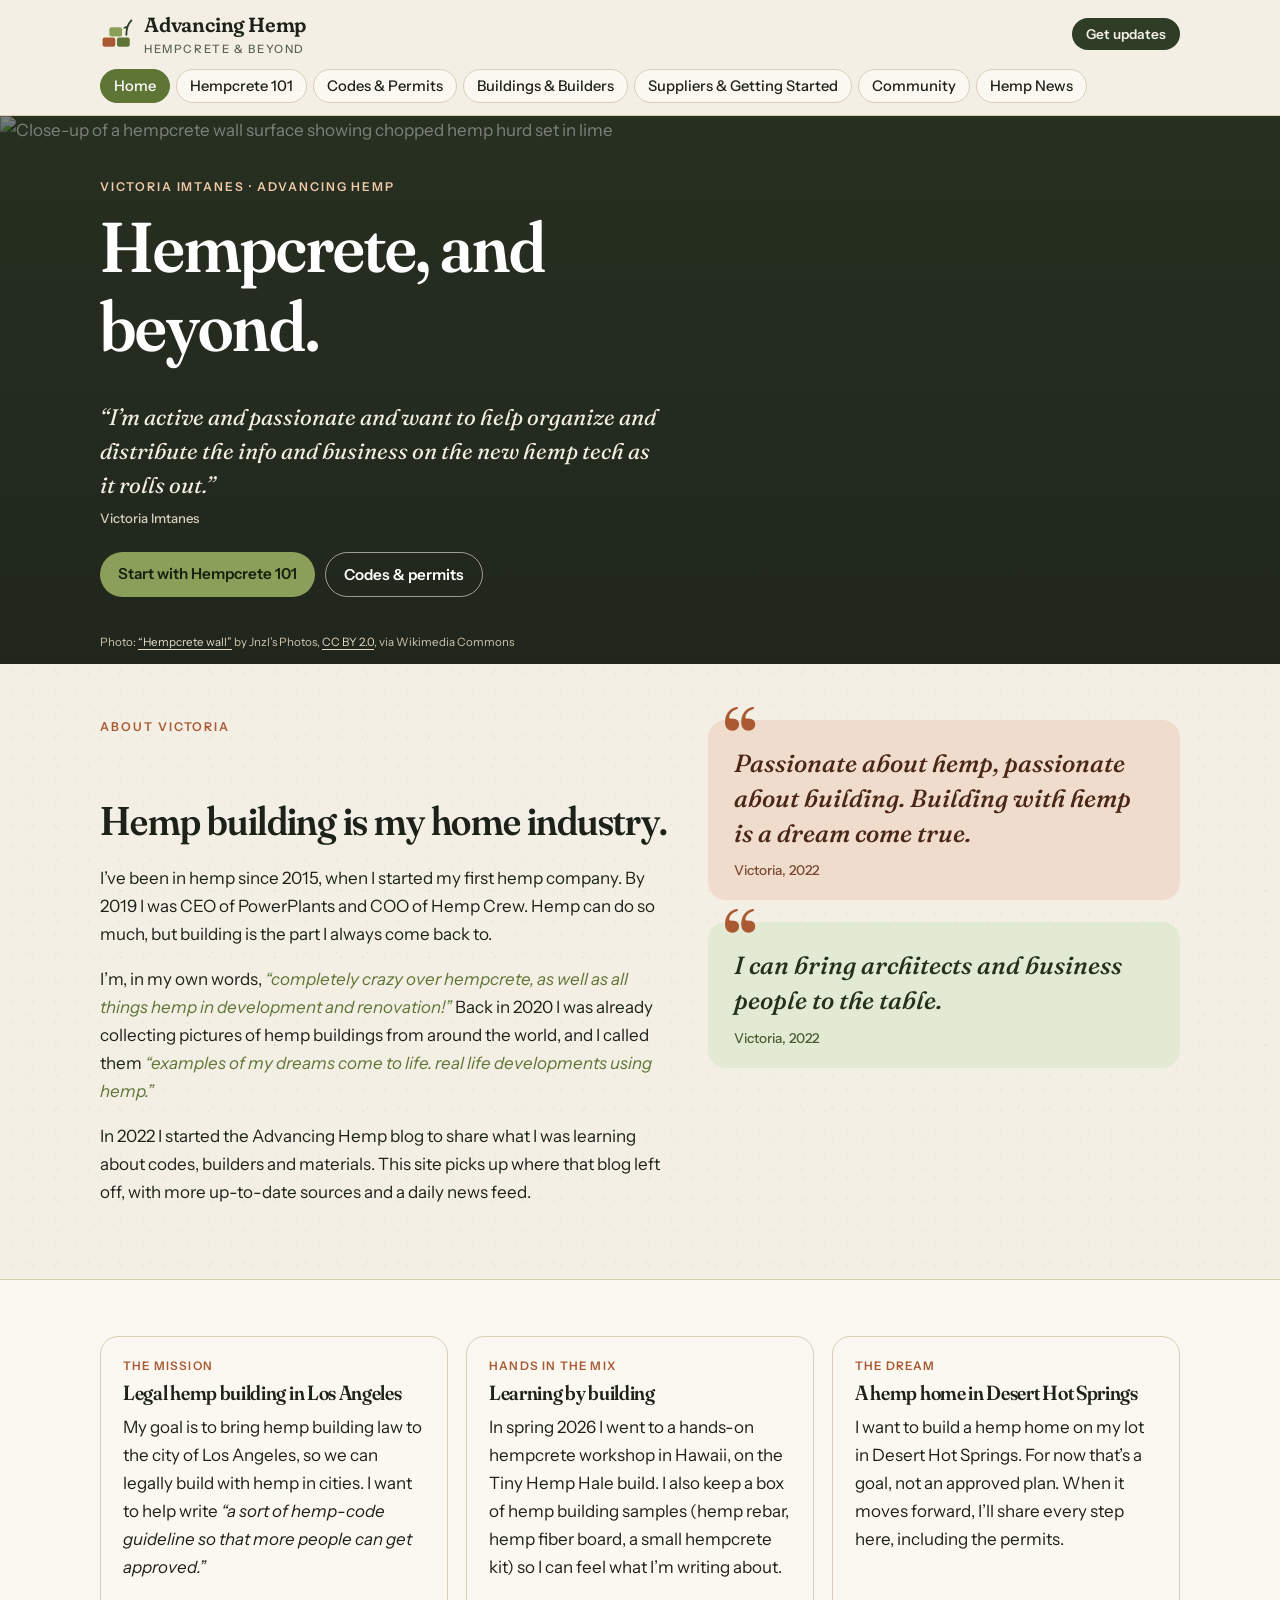
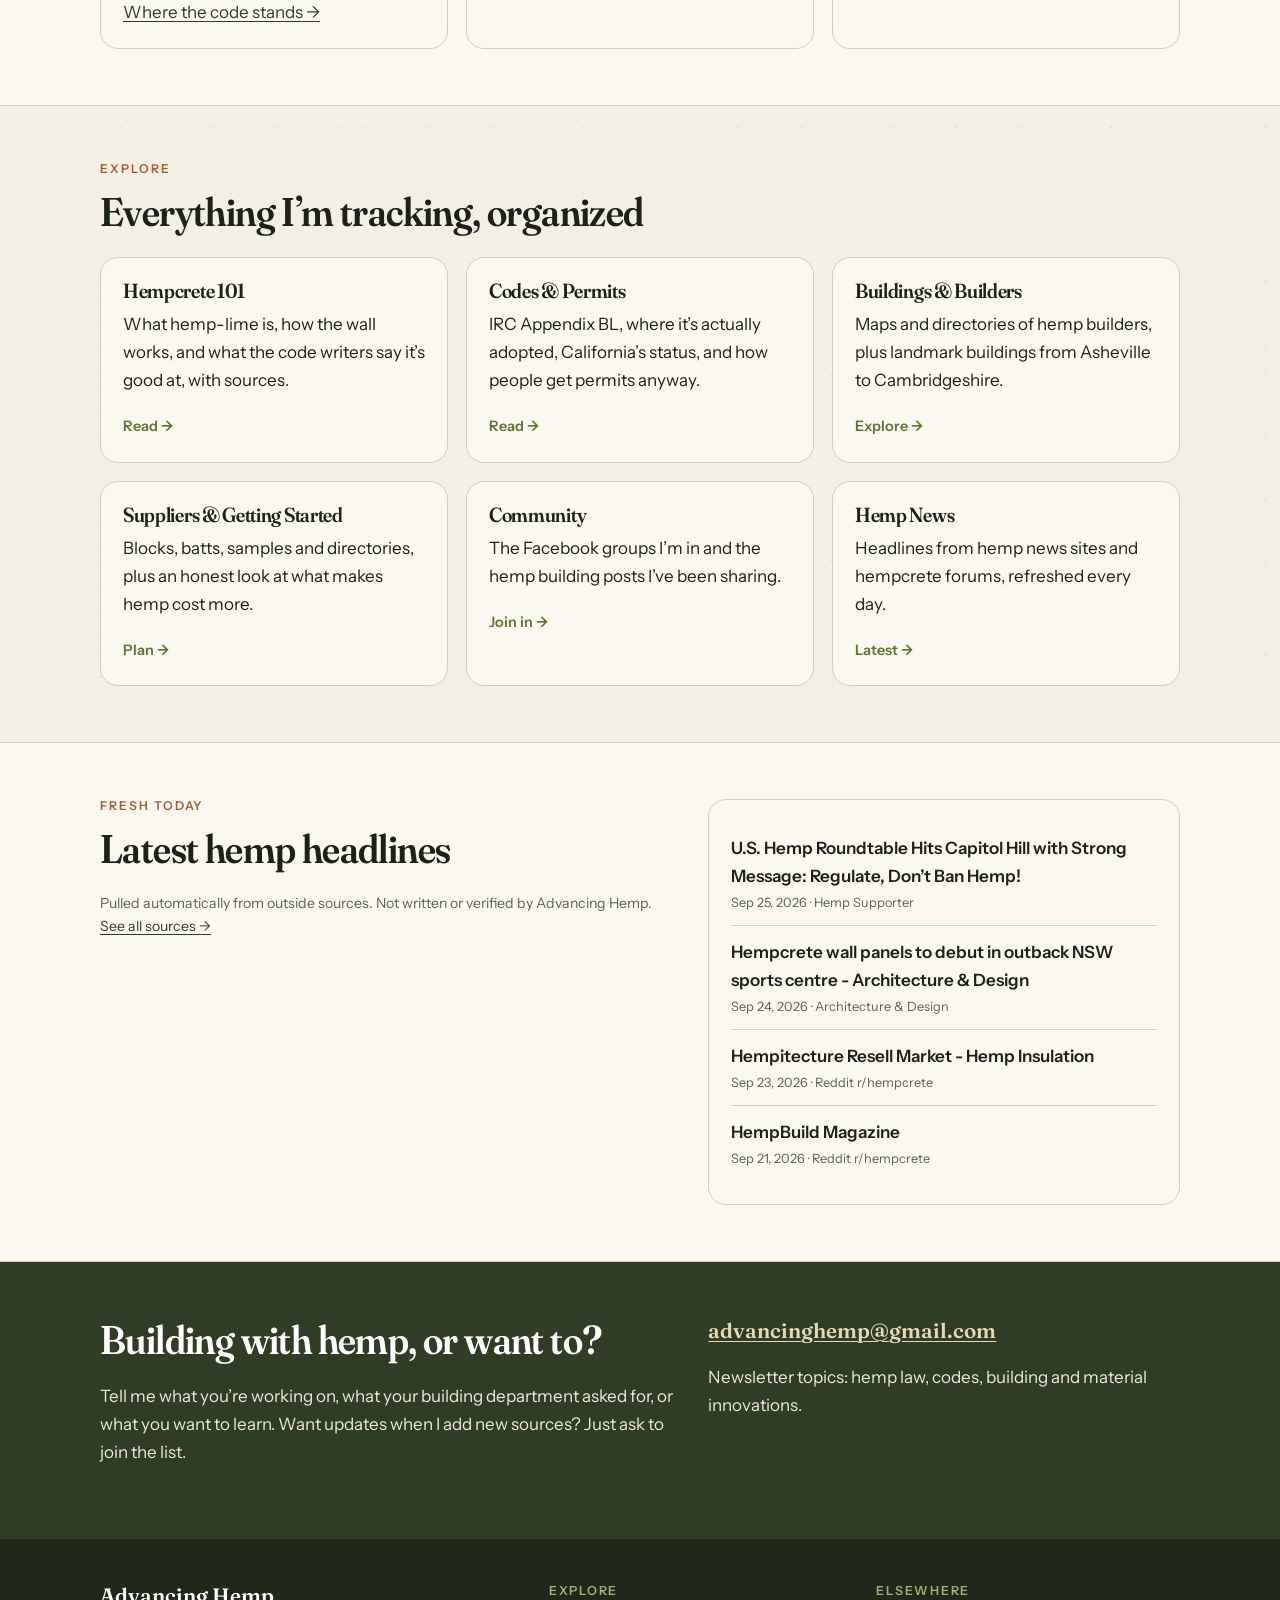
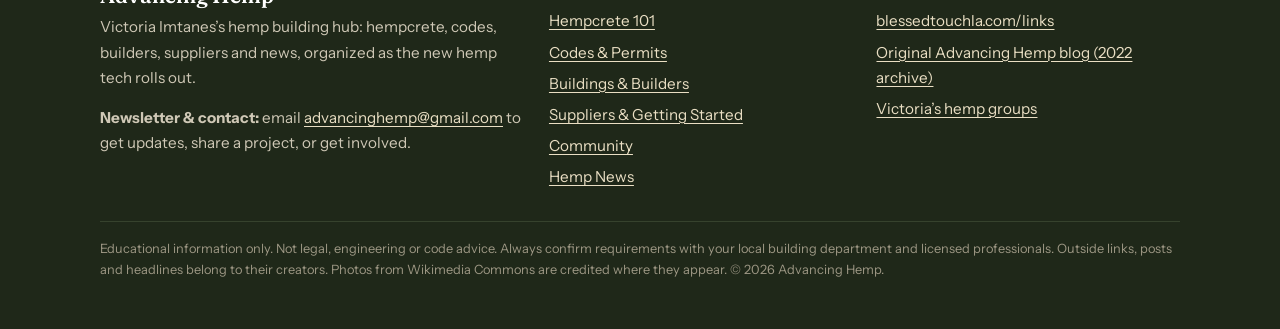
==== index.html @ 03d8c441 "Add site styles, news renderer, favicon and home page" ====
<!doctype html>
<html lang="en">
<head>
<meta charset="utf-8">
<meta name="viewport" content="width=device-width, initial-scale=1">
<title>Advancing Hemp: hempcrete &amp; hemp building</title>
<meta name="description" content="Victoria Imtanes’s hemp building hub: hempcrete, building codes and permits, builders, suppliers, community and daily hemp news.">
<meta property="og:title" content="Advancing Hemp: hempcrete &amp; hemp building">
<meta property="og:description" content="Victoria Imtanes’s hemp building hub: hempcrete, building codes and permits, builders, suppliers, community and daily hemp news.">
<meta property="og:type" content="website">
<meta name="theme-color" content="#2f3d27">
<link rel="icon" href="./assets/img/favicon.svg" type="image/svg+xml">
<link rel="preconnect" href="https://fonts.googleapis.com">
<link rel="preconnect" href="https://fonts.gstatic.com" crossorigin>
<link href="https://fonts.googleapis.com/css2?family=Fraunces:ital,opsz,wght,SOFT@0,9..144,400..700,0..100;1,9..144,400..600,0..100&amp;family=Instrument+Sans:wght@400;500;600&amp;display=swap" rel="stylesheet">
<link rel="stylesheet" href="./assets/css/site.css">
</head>
<body>
<a class="skip" href="#main">Skip to content</a>
<header class="site-head">
<div class="wrap">
<div class="head-row">
<a class="brand" href="./"><svg viewBox="0 0 40 40" aria-hidden="true"><rect x="3" y="24" width="15" height="11" rx="2.5" fill="#a95a33"/><rect x="20" y="24" width="15" height="11" rx="2.5" fill="#5f7536"/><rect x="11" y="12" width="15" height="11" rx="2.5" fill="#8aa05a"/><path d="M31 21c0-8 2-13 6-17" stroke="#2f3d27" stroke-width="2.2" fill="none" stroke-linecap="round"/><path d="M33.2 10.5c-3-.3-5 .8-6 3 2.8.4 4.9-.6 6-3z" fill="#2f3d27"/></svg><span><b>Advancing Hemp</b><small>Hempcrete &amp; beyond</small></span></a>
<a class="head-cta" href="mailto:advancinghemp@gmail.com?subject=Advancing%20Hemp">Get updates</a>
</div>
<nav class="nav" aria-label="Main"><a href="./" aria-current="page">Home</a><a href="./hempcrete-101/">Hempcrete 101</a><a href="./codes-permits/">Codes &amp; Permits</a><a href="./buildings-builders/">Buildings &amp; Builders</a><a href="./suppliers/">Suppliers &amp; Getting Started</a><a href="./community/">Community</a><a href="./news/">Hemp News</a></nav>
</div>
</header>
<main id="main">
<section class="hero">
<img src="https://upload.wikimedia.org/wikipedia/commons/thumb/9/96/Hempcrete_wall.jpg/1280px-Hempcrete_wall.jpg" alt="Close-up of a hempcrete wall surface showing chopped hemp hurd set in lime" fetchpriority="high" width="1280" height="960">
<div class="wrap">
<p class="eyebrow">Victoria Imtanes &middot; Advancing Hemp</p>
<h1>Hempcrete, and beyond.</h1>
<blockquote>&ldquo;I&rsquo;m active and passionate and want to help organize and distribute the info and business on the new hemp tech as it rolls out.&rdquo;<footer>Victoria Imtanes</footer></blockquote>
<div class="btns"><a class="btn" href="./hempcrete-101/">Start with Hempcrete 101</a><a class="btn ghost" href="./codes-permits/">Codes &amp; permits</a></div>
</div>
<p class="credit">Photo: <a href="https://commons.wikimedia.org/wiki/File:Hempcrete_wall.jpg">&ldquo;Hempcrete wall&rdquo;</a> by Jnzl&rsquo;s Photos, <a href="https://creativecommons.org/licenses/by/2.0/">CC BY 2.0</a>, via Wikimedia Commons</p>
</section>
<section>
<div class="wrap split">
<div class="prose">
<p class="eyebrow">About Victoria</p>
<h2>Hemp building is my home industry.</h2>
<p>I&rsquo;ve been in hemp since 2015, when I started my first hemp company. By 2019 I was CEO of PowerPlants and COO of Hemp Crew. Hemp can do so much, but building is the part I always come back to.</p>
<p>I&rsquo;m, in my own words, <em class="hl">&ldquo;completely crazy over hempcrete, as well as all things hemp in development and renovation!&rdquo;</em> Back in 2020 I was already collecting pictures of hemp buildings from around the world, and I called them <em class="hl">&ldquo;examples of my dreams come to life. real life developments using hemp.&rdquo;</em></p>
<p>In 2022 I started the Advancing Hemp blog to share what I was learning about codes, builders and materials. This site picks up where that blog left off, with more up-to-date sources and a daily news feed.</p>
</div>
<div class="grid" style="gap:22px">
<blockquote class="pull"><p>Passionate about hemp, passionate about building. Building with hemp is a dream come true.</p><footer>Victoria, 2022</footer></blockquote>
<blockquote class="pull" style="background:#e3ead3"><p style="color:#24301b">I can bring architects and business people to the table.</p><footer style="color:#4b5d31">Victoria, 2022</footer></blockquote>
</div>
</div>
</section>
<section class="band">
<div class="wrap grid g3">
<div class="card"><p class="meta">The mission</p><h3>Legal hemp building in Los Angeles</h3><p>My goal is to bring hemp building law to the city of Los Angeles, so we can legally build with hemp in cities. I want to help write <em>&ldquo;a sort of hemp-code guideline so that more people can get approved.&rdquo;</em></p><p><a href="./codes-permits/">Where the code stands &rarr;</a></p></div>
<div class="card"><p class="meta">Hands in the mix</p><h3>Learning by building</h3><p>In spring 2026 I went to a hands-on hempcrete workshop in Hawaii, on the Tiny Hemp Hale build. I also keep a box of hemp building samples (hemp rebar, hemp fiber board, a small hempcrete kit) so I can feel what I&rsquo;m writing about.</p></div>
<div class="card"><p class="meta">The dream</p><h3>A hemp home in Desert Hot Springs</h3><p>I want to build a hemp home on my lot in Desert Hot Springs. For now that&rsquo;s a goal, not an approved plan. When it moves forward, I&rsquo;ll share every step here, including the permits.</p></div>
</div>
</section>
<section>
<div class="wrap">
<p class="eyebrow">Explore</p>
<h2>Everything I&rsquo;m tracking, organized</h2>
<div class="grid g3" style="margin-top:22px">
<a class="card" href="./hempcrete-101/"><h3>Hempcrete 101</h3><p>What hemp-lime is, how the wall works, and what the code writers say it&rsquo;s good at, with sources.</p><span class="go">Read &rarr;</span></a>
<a class="card" href="./codes-permits/"><h3>Codes &amp; Permits</h3><p>IRC Appendix BL, where it&rsquo;s actually adopted, California&rsquo;s status, and how people get permits anyway.</p><span class="go">Read &rarr;</span></a>
<a class="card" href="./buildings-builders/"><h3>Buildings &amp; Builders</h3><p>Maps and directories of hemp builders, plus landmark buildings from Asheville to Cambridgeshire.</p><span class="go">Explore &rarr;</span></a>
<a class="card" href="./suppliers/"><h3>Suppliers &amp; Getting Started</h3><p>Blocks, batts, samples and directories, plus an honest look at what makes hemp cost more.</p><span class="go">Plan &rarr;</span></a>
<a class="card" href="./community/"><h3>Community</h3><p>The Facebook groups I&rsquo;m in and the hemp building posts I&rsquo;ve been sharing.</p><span class="go">Join in &rarr;</span></a>
<a class="card" href="./news/"><h3>Hemp News</h3><p>Headlines from hemp news sites and hempcrete forums, refreshed every day.</p><span class="go">Latest &rarr;</span></a>
</div>
</div>
</section>
<section class="band">
<div class="wrap split">
<div>
<p class="eyebrow">Fresh today</p>
<h2>Latest hemp headlines</h2>
<p class="sources">Pulled automatically from outside sources. Not written or verified by Advancing Hemp. <a href="./news/">See all sources &rarr;</a></p>
</div>
<div class="card" data-news-teaser><div class="skeleton"></div><div class="skeleton"></div><div class="skeleton"></div></div>
</div>
</section>
<section class="dark">
<div class="wrap split">
<div><h2>Building with hemp, or want to?</h2><p>Tell me what you&rsquo;re working on, what your building department asked for, or what you want to learn. Want updates when I add new sources? Just ask to join the list.</p></div>
<div><p style="font:600 1.3rem var(--serif)"><a href="mailto:advancinghemp@gmail.com?subject=Advancing%20Hemp">advancinghemp@gmail.com</a></p><p>Newsletter topics: hemp law, codes, building and material innovations.</p></div>
</div>
</section>
</main>
<footer class="site-foot">
<div class="wrap">
<div class="foot-grid">
<div>
<p style="font:600 1.3rem var(--serif);color:#fff;margin-bottom:6px">Advancing Hemp</p>
<p>Victoria Imtanes&rsquo;s hemp building hub: hempcrete, codes, builders, suppliers and news, organized as the new hemp tech rolls out.</p>
<p><strong>Newsletter &amp; contact:</strong> email <a href="mailto:advancinghemp@gmail.com?subject=Advancing%20Hemp">advancinghemp@gmail.com</a> to get updates, share a project, or get involved.</p>
</div>
<div>
<h4>Explore</h4>
<ul><li><a href="./hempcrete-101/">Hempcrete 101</a></li><li><a href="./codes-permits/">Codes &amp; Permits</a></li><li><a href="./buildings-builders/">Buildings &amp; Builders</a></li><li><a href="./suppliers/">Suppliers &amp; Getting Started</a></li><li><a href="./community/">Community</a></li><li><a href="./news/">Hemp News</a></li></ul>
</div>
<div>
<h4>Elsewhere</h4>
<ul>
<li><a href="https://blessedtouchla.com/links/">blessedtouchla.com/links</a></li>
<li><a href="https://advancinghemp.wordpress.com/">Original Advancing Hemp blog (2022 archive)</a></li>
<li><a href="./community/">Victoria&rsquo;s hemp groups</a></li>
</ul>
</div>
</div>
<p class="fine">Educational information only. Not legal, engineering or code advice. Always confirm requirements with your local building department and licensed professionals. Outside links, posts and headlines belong to their creators. Photos from Wikimedia Commons are credited where they appear. &copy; 2026 Advancing Hemp.</p>
</div>
</footer>
<script>(function(){var n=document.querySelector('.nav'),a=n&&n.querySelector('[aria-current]');if(a&&n.scrollWidth>n.clientWidth)n.scrollLeft=a.offsetLeft-20;})();</script>
<script src="./assets/js/news.js" data-root="./" defer></script>
</body>
</html>
---- assets/css/site.css ----
/* Advancing Hemp: lime plaster, hemp stalk, clay. */
:root{
  --bg:#f4efe4; --paper:#fbf8f1; --sand:#e6dcc8; --line:#d8cdb6;
  --ink:#1d2219; --muted:#5b6352; --olive:#2f3d27; --hemp:#5f7536; --leaf:#8aa05a;
  --clay:#a95a33; --clay-soft:#f0dccd;
  --serif:"Fraunces", Georgia, "Times New Roman", serif;
  --sans:"Instrument Sans", system-ui, -apple-system, "Segoe UI", sans-serif;
  --r:18px; --wrap:1120px;
}
*{box-sizing:border-box}
html{-webkit-text-size-adjust:100%;scroll-behavior:smooth}
body{margin:0;background:var(--bg);color:var(--ink);font:400 1.0625rem/1.65 var(--sans);
  background-image:radial-gradient(rgba(95,117,54,.06) 1px,transparent 1.2px),radial-gradient(rgba(169,90,51,.05) 1px,transparent 1.2px);
  background-size:22px 22px,31px 31px;background-position:0 0,11px 7px}
img{max-width:100%;display:block}
a{color:var(--olive);text-decoration-thickness:1px;text-underline-offset:3px}
a:hover{color:var(--clay)}
:focus-visible{outline:3px solid var(--clay);outline-offset:2px;border-radius:4px}
.wrap{max-width:var(--wrap);margin:0 auto;padding:0 20px}
.skip{position:absolute;left:-999px}.skip:focus{left:12px;top:12px;background:#fff;padding:8px 12px;z-index:99}

/* Header */
.site-head{position:sticky;top:0;z-index:20;background:rgba(244,239,228,.92);backdrop-filter:saturate(1.2) blur(10px);border-bottom:1px solid var(--line)}
.head-row{display:flex;align-items:center;justify-content:space-between;gap:12px;padding:12px 0 6px}
.brand{display:flex;align-items:center;gap:10px;text-decoration:none;color:var(--ink)}
.brand svg{width:34px;height:34px;flex:none}
.brand b{font:600 1.28rem/1 var(--serif);letter-spacing:-.01em;font-variation-settings:"SOFT" 100,"opsz" 48}
.brand small{display:block;font:500 .72rem/1.2 var(--sans);letter-spacing:.14em;text-transform:uppercase;color:var(--muted);margin-top:3px}
.head-cta{font:600 .85rem var(--sans);text-decoration:none;background:var(--olive);color:#f4efe4;padding:8px 14px;border-radius:999px;white-space:nowrap}
.head-cta:hover{background:var(--clay);color:#fff}
.nav{display:flex;gap:6px;overflow-x:auto;padding:6px 0 12px;scrollbar-width:none;-webkit-mask-image:linear-gradient(90deg,#000 88%,transparent)}
.nav::-webkit-scrollbar{display:none}
.nav a{flex:none;text-decoration:none;color:var(--ink);font:500 .92rem var(--sans);padding:7px 13px;border-radius:999px;border:1px solid var(--line);background:var(--paper)}
.nav a[aria-current="page"]{background:var(--hemp);border-color:var(--hemp);color:#fff}
.nav a:hover{border-color:var(--hemp)}
@media (min-width:900px){.nav{-webkit-mask-image:none;flex-wrap:wrap}}

/* Type */
h1,h2,h3{font-family:var(--serif);font-weight:600;letter-spacing:-.015em;line-height:1.12;margin:0 0 .5em;font-variation-settings:"SOFT" 50,"opsz" 96}
h1{font-size:clamp(2.3rem,7.5vw,4.4rem)}
h2{font-size:clamp(1.65rem,4.6vw,2.5rem);margin-top:0}
h3{font-size:1.28rem}
p{margin:0 0 1em}
.eyebrow{font:600 .76rem/1.2 var(--sans);letter-spacing:.16em;text-transform:uppercase;color:var(--clay);margin:0 0 14px}
.lede{font-size:clamp(1.12rem,2.6vw,1.32rem);color:var(--muted);max-width:46ch}
em.hl{font-style:italic;color:var(--hemp)}

/* Sections */
section{padding:56px 0}
.band{background:var(--paper);border-top:1px solid var(--line);border-bottom:1px solid var(--line)}
.dark{background:var(--olive);color:#efe9dc}
.dark a{color:#e7d9b5}.dark h2,.dark h3{color:#fff}
.page-hero{padding:48px 0 28px}
.page-hero .lede{margin-bottom:0}
.grid{display:grid;gap:18px}
@media (min-width:700px){.g2{grid-template-columns:1fr 1fr}.g3{grid-template-columns:repeat(2,1fr)}}
@media (min-width:980px){.g3{grid-template-columns:repeat(3,1fr)}}
.split{display:grid;gap:32px;align-items:start}
@media (min-width:900px){.split{grid-template-columns:1.1fr .9fr}}
.prose{max-width:68ch}
.prose h2{margin-top:1.6em}.prose h2:first-child{margin-top:0}
.prose ul,.prose ol{padding-left:1.2em}.prose li{margin:.35em 0}

/* Home hero */
.hero{position:relative;overflow:hidden;color:#fff;background:#2b3424}
.hero img{position:absolute;inset:0;width:100%;height:100%;object-fit:cover;opacity:.55}
.hero::after{content:"";position:absolute;inset:0;background:linear-gradient(180deg,rgba(29,34,25,.25),rgba(29,34,25,.78))}
.hero .wrap{position:relative;z-index:1;padding-top:84px;padding-bottom:40px}
.hero h1{color:#fff;max-width:12ch}
.hero .eyebrow{color:#f0c9a8}
.hero blockquote{margin:0 0 26px;max-width:40ch;font:italic 400 clamp(1.1rem,2.8vw,1.4rem)/1.5 var(--serif);color:#f3eee2}
.hero blockquote footer{font:500 .82rem var(--sans);font-style:normal;color:#d9d0bd;margin-top:8px}
.hero .credit{position:relative;z-index:1;font-size:.72rem;color:#cfc6b2;padding:0 20px 12px;max-width:var(--wrap);margin:0 auto}
.hero .credit a{color:#e6dcc8}
.btns{display:flex;flex-wrap:wrap;gap:10px}
.btn{display:inline-block;text-decoration:none;font:600 .95rem var(--sans);padding:12px 18px;border-radius:999px;background:var(--leaf);color:#18200f}
.btn:hover{background:#fff;color:var(--olive)}
.btn.ghost{background:transparent;color:#fff;border:1px solid rgba(255,255,255,.55)}
.btn.ghost:hover{background:#fff;color:var(--olive)}
.btn.solid{background:var(--olive);color:#fff}.btn.solid:hover{background:var(--clay)}

/* Cards */
.card{background:var(--paper);border:1px solid var(--line);border-radius:var(--r);padding:22px;position:relative}
.card h3{margin-bottom:.35em}
.card p:last-child{margin-bottom:0}
.card .meta{font:600 .74rem/1.3 var(--sans);letter-spacing:.1em;text-transform:uppercase;color:var(--clay);margin-bottom:8px}
.card .credit{font-size:.85rem;color:var(--muted);border-top:1px dashed var(--line);padding-top:10px;margin-top:12px}
a.card{display:block;text-decoration:none;color:inherit;transition:transform .15s ease,border-color .15s ease}
a.card:hover{transform:translateY(-2px);border-color:var(--hemp)}
a.card .go{font:600 .9rem var(--sans);color:var(--hemp)}
.card.num::before{counter-increment:step;content:counter(step,decimal-leading-zero);font:600 2rem/1 var(--serif);color:var(--leaf);display:block;margin-bottom:10px}
.steps{counter-reset:step}
.tag{display:inline-block;font:600 .7rem var(--sans);letter-spacing:.08em;text-transform:uppercase;padding:3px 8px;border-radius:999px;background:var(--clay-soft);color:var(--clay);margin:0 6px 6px 0}
.tag.g{background:#e3ead3;color:var(--hemp)}

/* Quotes */
.pull{margin:0;padding:26px 26px 22px;background:var(--clay-soft);border-radius:var(--r);position:relative}
.pull p{font:italic 500 clamp(1.2rem,3vw,1.55rem)/1.4 var(--serif);color:#4a2615;margin:0}
.pull footer{margin-top:12px;font:500 .85rem var(--sans);color:#7a4a30}
.pull::before{content:"\201C";position:absolute;top:-18px;left:16px;font:700 4.5rem/1 var(--serif);color:var(--clay)}

/* Figures */
figure{margin:0}
figure img{border-radius:var(--r);width:100%;height:auto;aspect-ratio:4/3;object-fit:cover;background:var(--sand)}
figcaption{font-size:.8rem;color:var(--muted);margin-top:8px}

/* Tables */
.tbl{width:100%;border-collapse:collapse;background:var(--paper);border-radius:12px;overflow:hidden;font-size:.97rem}
.tbl th,.tbl td{padding:10px 12px;border-bottom:1px solid var(--line);text-align:left}
.tbl th{background:var(--sand);font-weight:600}

/* Timeline */
.timeline{list-style:none;margin:0;padding:0;border-left:2px solid var(--leaf)}
.timeline li{position:relative;padding:0 0 22px 22px}
.timeline li::before{content:"";position:absolute;left:-7px;top:6px;width:12px;height:12px;border-radius:50%;background:var(--paper);border:2px solid var(--hemp)}
.timeline b{font:600 1.05rem var(--serif);color:var(--clay);display:block}

/* Callouts */
.note{border-left:4px solid var(--clay);background:var(--paper);padding:14px 18px;border-radius:0 12px 12px 0;font-size:.97rem}
.note.g{border-color:var(--hemp)}
.sources{font-size:.88rem;color:var(--muted)}
.sources ol{padding-left:1.2em}.sources li{margin:.3em 0;word-break:break-word}
sup.c a{font:600 .7em var(--sans);text-decoration:none;color:var(--clay);padding:0 1px}

/* News */
.news-src h3 a{text-decoration:none}
.news-list{list-style:none;margin:0;padding:0}
.news-list li{padding:12px 0;border-top:1px solid var(--line)}
.news-list li:first-child{border-top:0}
.news-list a{font-weight:600;text-decoration:none;color:var(--ink)}
.news-list a:hover{color:var(--clay)}
.news-list .d{display:block;font-size:.8rem;color:var(--muted);margin-top:2px}
.news-list .s{display:block;font-size:.9rem;color:var(--muted);margin-top:4px}
.skeleton{height:14px;background:linear-gradient(90deg,var(--sand),var(--paper),var(--sand));background-size:200% 100%;border-radius:6px;animation:sh 1.4s infinite;margin:10px 0}
@keyframes sh{to{background-position:-200% 0}}

/* Footer */
.site-foot{background:#1f2819;color:#cfc8b6;padding:44px 0 36px;font-size:.95rem}
.site-foot a{color:#eadfc4}
.foot-grid{display:grid;gap:24px}
@media (min-width:800px){.foot-grid{grid-template-columns:1.4fr 1fr 1fr}}
.site-foot h4{font:600 .78rem var(--sans);letter-spacing:.14em;text-transform:uppercase;color:#9fb177;margin:0 0 10px}
.site-foot ul{list-style:none;margin:0;padding:0}.site-foot li{margin:6px 0}
.fine{font-size:.8rem;color:#9d9784;margin-top:26px;border-top:1px solid #36422d;padding-top:16px}
@media (prefers-reduced-motion:reduce){*{animation:none!important;transition:none!important;scroll-behavior:auto!important}}
.hero{padding:0}
.hero .wrap{padding-top:64px;padding-bottom:36px}
.gcards{display:grid;gap:10px;grid-template-columns:1fr}
@media (min-width:640px){.gcards{grid-template-columns:1fr 1fr}}
@media (min-width:980px){.gcards{grid-template-columns:repeat(3,1fr)}}
.gcard{display:flex;align-items:center;justify-content:space-between;gap:12px;padding:14px 16px;background:var(--paper);border:1px solid var(--line);border-radius:14px;text-decoration:none;color:var(--ink)}
.gcard:hover{border-color:var(--hemp)}
.gcard b{display:block;font:600 1.05rem/1.25 var(--serif)}
.gcard small{display:block;font:600 .68rem var(--sans);letter-spacing:.1em;text-transform:uppercase;color:var(--hemp);margin-bottom:3px}
.gcard span.arr{flex:none;width:32px;height:32px;border-radius:50%;display:grid;place-items:center;background:#e3ead3;color:var(--hemp);font-weight:700}
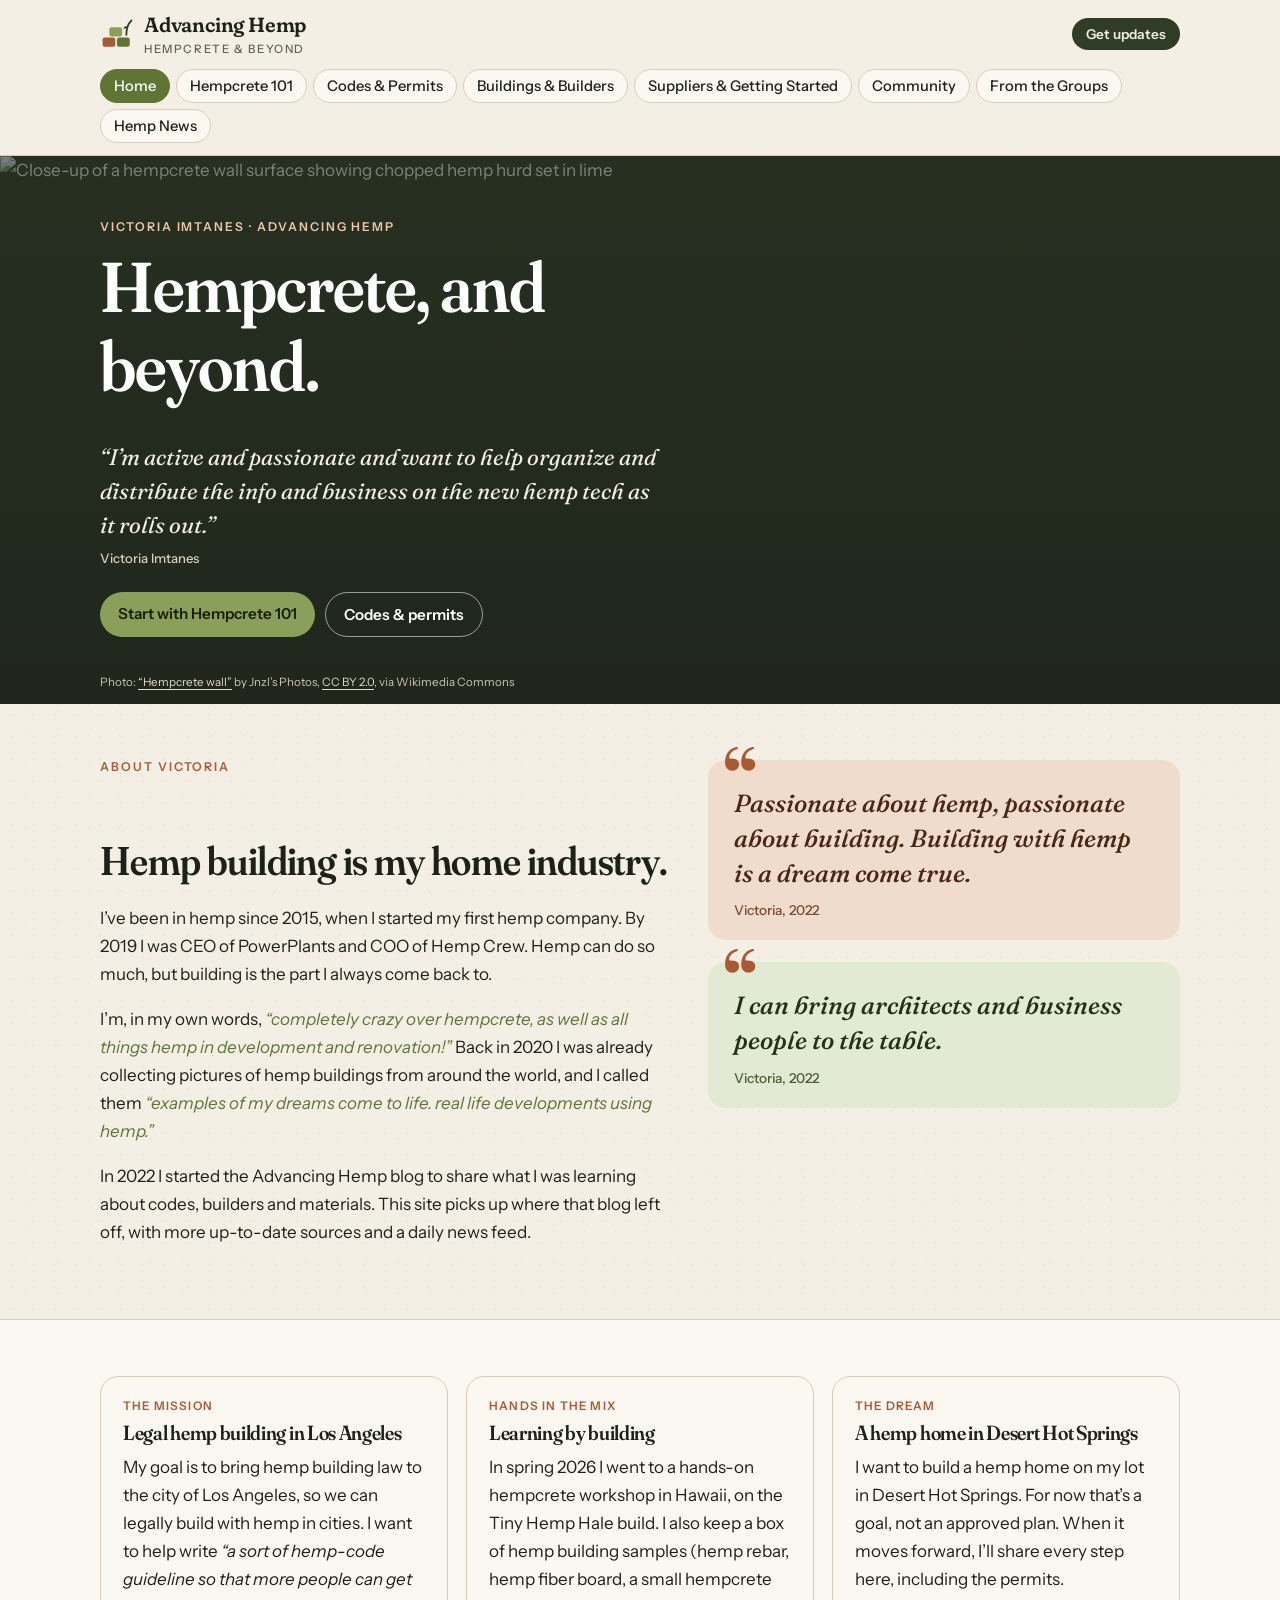
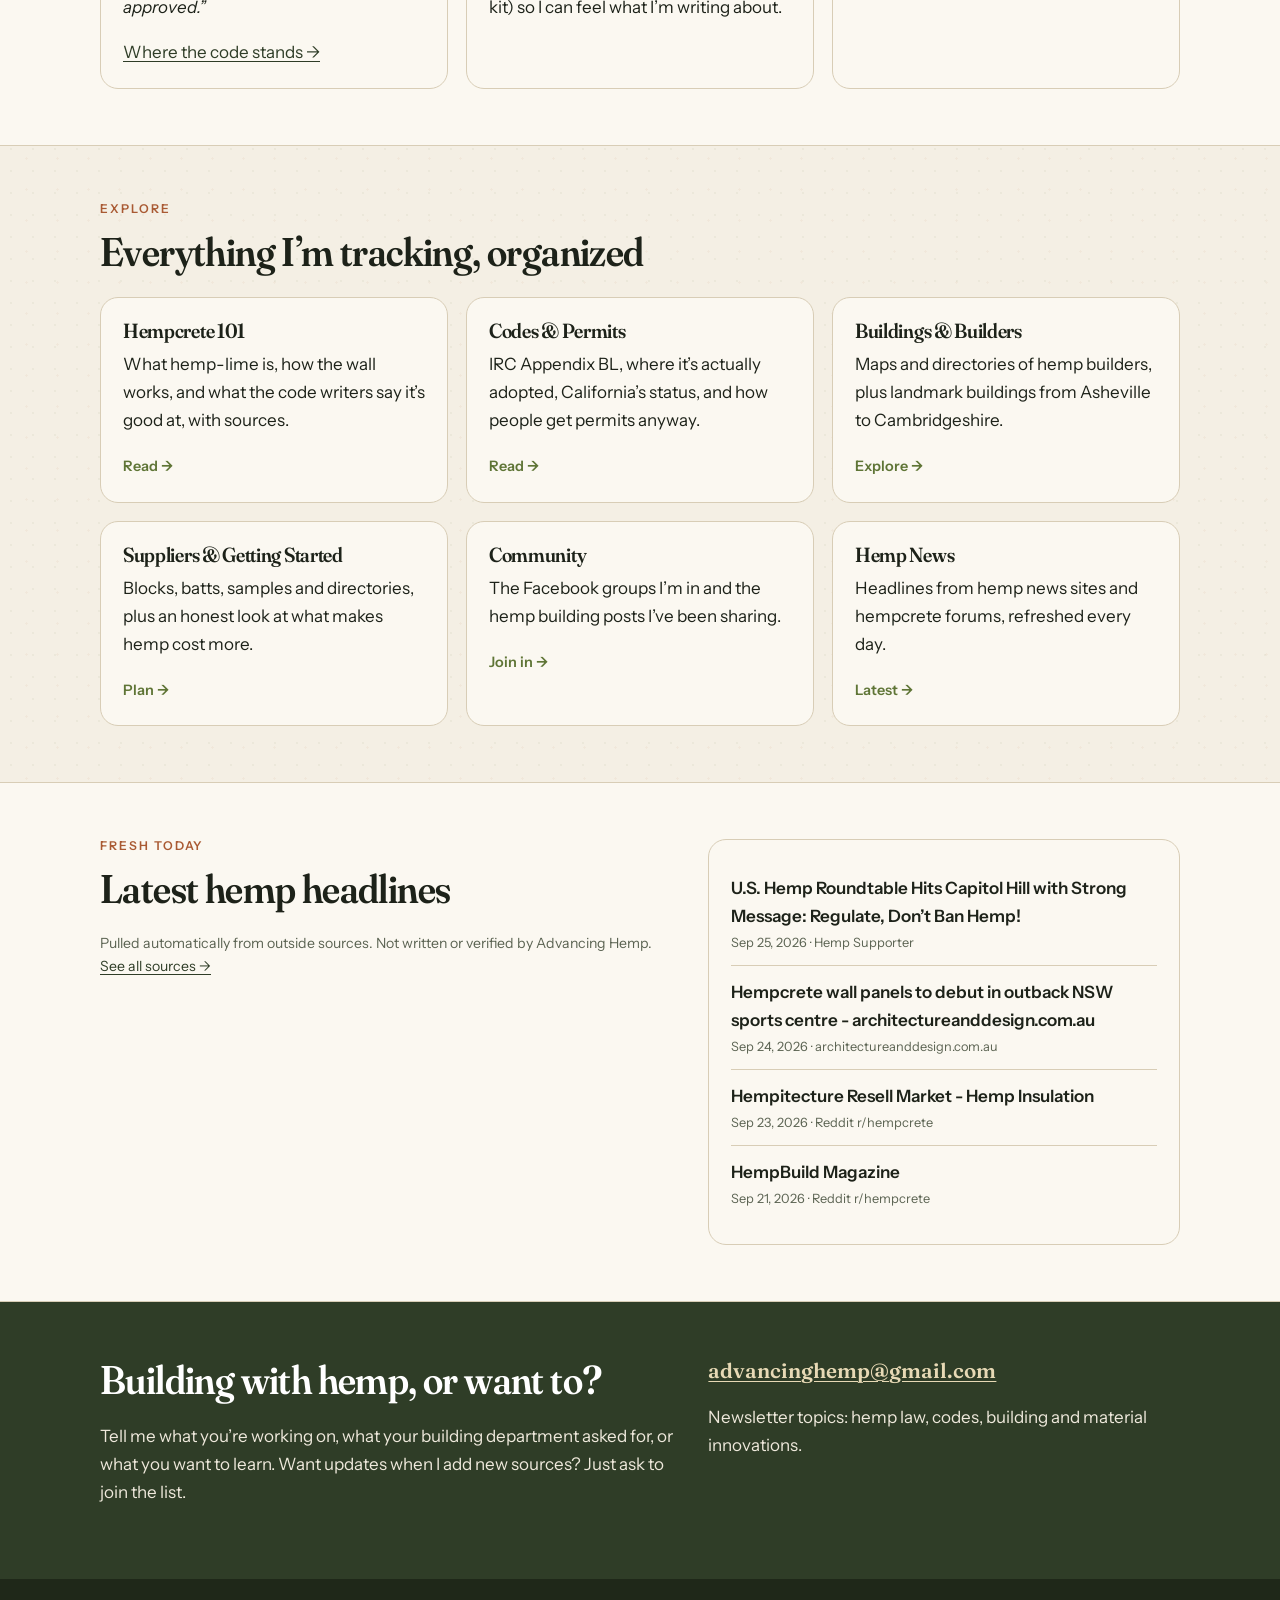
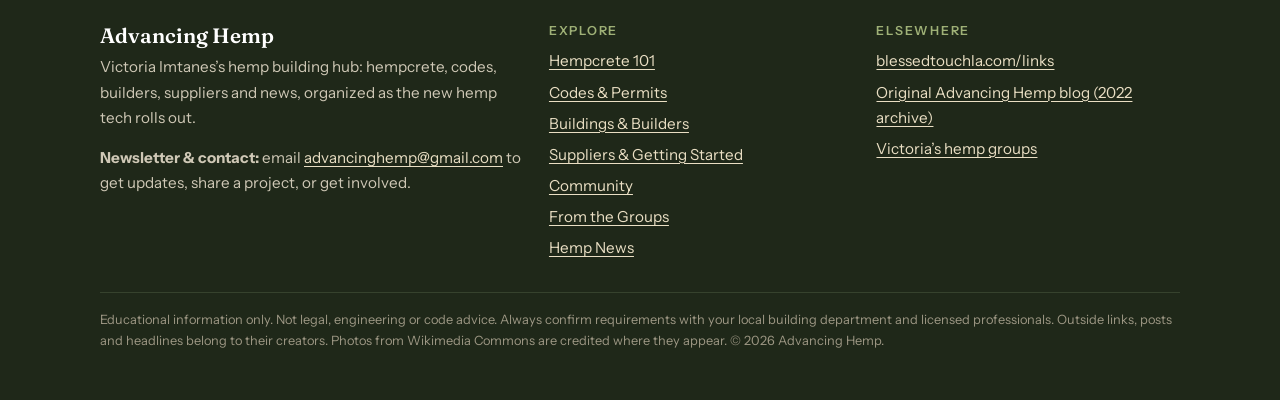
==== commit 5e1cdd49: "Nav: add From the Groups (Home, Hempcrete 101)" ====
--- a/index.html
+++ b/index.html
@@ -23,7 +23,7 @@
 <a class="brand" href="./"><svg viewBox="0 0 40 40" aria-hidden="true"><rect x="3" y="24" width="15" height="11" rx="2.5" fill="#a95a33"/><rect x="20" y="24" width="15" height="11" rx="2.5" fill="#5f7536"/><rect x="11" y="12" width="15" height="11" rx="2.5" fill="#8aa05a"/><path d="M31 21c0-8 2-13 6-17" stroke="#2f3d27" stroke-width="2.2" fill="none" stroke-linecap="round"/><path d="M33.2 10.5c-3-.3-5 .8-6 3 2.8.4 4.9-.6 6-3z" fill="#2f3d27"/></svg><span><b>Advancing Hemp</b><small>Hempcrete &amp; beyond</small></span></a>
 <a class="head-cta" href="mailto:advancinghemp@gmail.com?subject=Advancing%20Hemp">Get updates</a>
 </div>
-<nav class="nav" aria-label="Main"><a href="./" aria-current="page">Home</a><a href="./hempcrete-101/">Hempcrete 101</a><a href="./codes-permits/">Codes &amp; Permits</a><a href="./buildings-builders/">Buildings &amp; Builders</a><a href="./suppliers/">Suppliers &amp; Getting Started</a><a href="./community/">Community</a><a href="./news/">Hemp News</a></nav>
+<nav class="nav" aria-label="Main"><a href="./" aria-current="page">Home</a><a href="./hempcrete-101/">Hempcrete 101</a><a href="./codes-permits/">Codes &amp; Permits</a><a href="./buildings-builders/">Buildings &amp; Builders</a><a href="./suppliers/">Suppliers &amp; Getting Started</a><a href="./community/">Community</a><a href="./groups/">From the Groups</a><a href="./news/">Hemp News</a></nav>
 </div>
 </header>
 <main id="main">
@@ -100,7 +100,7 @@
 </div>
 <div>
 <h4>Explore</h4>
-<ul><li><a href="./hempcrete-101/">Hempcrete 101</a></li><li><a href="./codes-permits/">Codes &amp; Permits</a></li><li><a href="./buildings-builders/">Buildings &amp; Builders</a></li><li><a href="./suppliers/">Suppliers &amp; Getting Started</a></li><li><a href="./community/">Community</a></li><li><a href="./news/">Hemp News</a></li></ul>
+<ul><li><a href="./hempcrete-101/">Hempcrete 101</a></li><li><a href="./codes-permits/">Codes &amp; Permits</a></li><li><a href="./buildings-builders/">Buildings &amp; Builders</a></li><li><a href="./suppliers/">Suppliers &amp; Getting Started</a></li><li><a href="./community/">Community</a></li><li><a href="./groups/">From the Groups</a></li><li><a href="./news/">Hemp News</a></li></ul>
 </div>
 <div>
 <h4>Elsewhere</h4>
--- a/assets/css/site.css
+++ b/assets/css/site.css
@@ -153,3 +153,25 @@
 .gcard b{display:block;font:600 1.05rem/1.25 var(--serif)}
 .gcard small{display:block;font:600 .68rem var(--sans);letter-spacing:.1em;text-transform:uppercase;color:var(--hemp);margin-bottom:3px}
 .gcard span.arr{flex:none;width:32px;height:32px;border-radius:50%;display:grid;place-items:center;background:#e3ead3;color:var(--hemp);font-weight:700}
+/* From the Groups */
+.gp-day{margin:0 0 40px;padding:0}
+.gp-dayh{font-size:clamp(1.5rem,4.5vw,2rem);padding-bottom:10px;border-bottom:2px solid var(--leaf);margin-bottom:18px;display:flex;align-items:baseline;justify-content:space-between;gap:12px}
+.gp-dayh small{font:600 .74rem var(--sans);letter-spacing:.1em;text-transform:uppercase;color:var(--muted);white-space:nowrap}
+.gp-dayh-sm{font:600 .76rem/1.2 var(--sans);letter-spacing:.14em;text-transform:uppercase;color:var(--hemp);margin:0 0 12px}
+.gp-grid{display:grid;gap:14px;grid-template-columns:1fr}
+@media (min-width:700px){.gp-grid{grid-template-columns:1fr 1fr}}
+@media (min-width:1040px){.gp-grid{grid-template-columns:repeat(3,1fr)}}
+.gp-card{display:flex;flex-direction:column;padding:18px}
+.gp-card .credit{margin-top:auto}
+.gp-card .tag{align-self:flex-start;margin:2px 0 10px}
+.gp-img{margin:-18px -18px 14px}
+.gp-img img{border-radius:var(--r) var(--r) 0 0;aspect-ratio:4/3;object-fit:cover;width:100%;height:auto;display:block}
+.gp-author{font:600 1.08rem/1.3 var(--sans);letter-spacing:0;margin-bottom:6px}
+.gp-text{font-size:.98rem;margin:0 0 12px;overflow-wrap:anywhere}
+.gp-empty{color:var(--muted);font-style:italic}
+.gp-view{font-weight:600;white-space:nowrap}
+.gp-private{margin-top:16px;background:var(--paper);border:1px dashed var(--line);border-radius:14px;padding:14px 18px}
+.gp-private h4{font:600 .74rem var(--sans);letter-spacing:.12em;text-transform:uppercase;color:var(--clay);margin:0 0 6px}
+.gp-private ul{margin:0;padding-left:1.1em;font-size:.95rem}
+.gp-private li{margin:6px 0}
+.gp-in{color:var(--muted);font-size:.88rem}
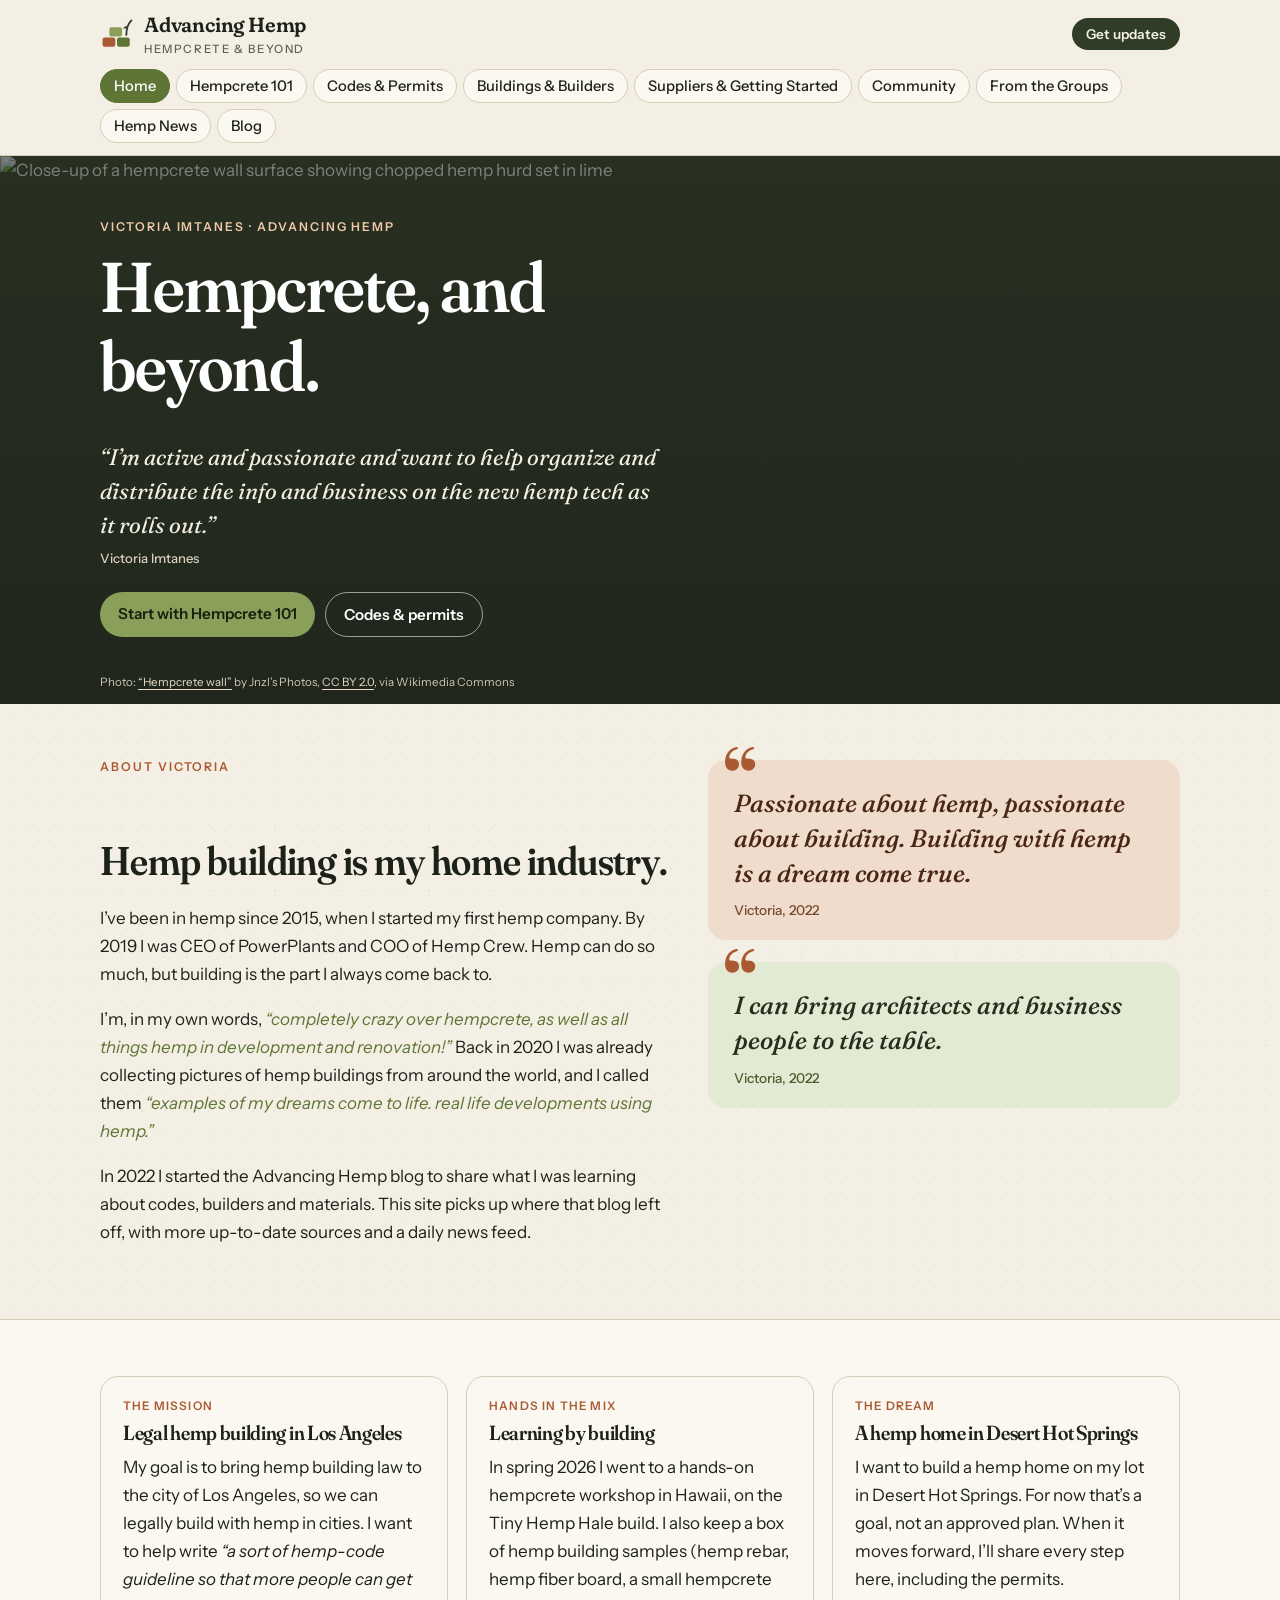
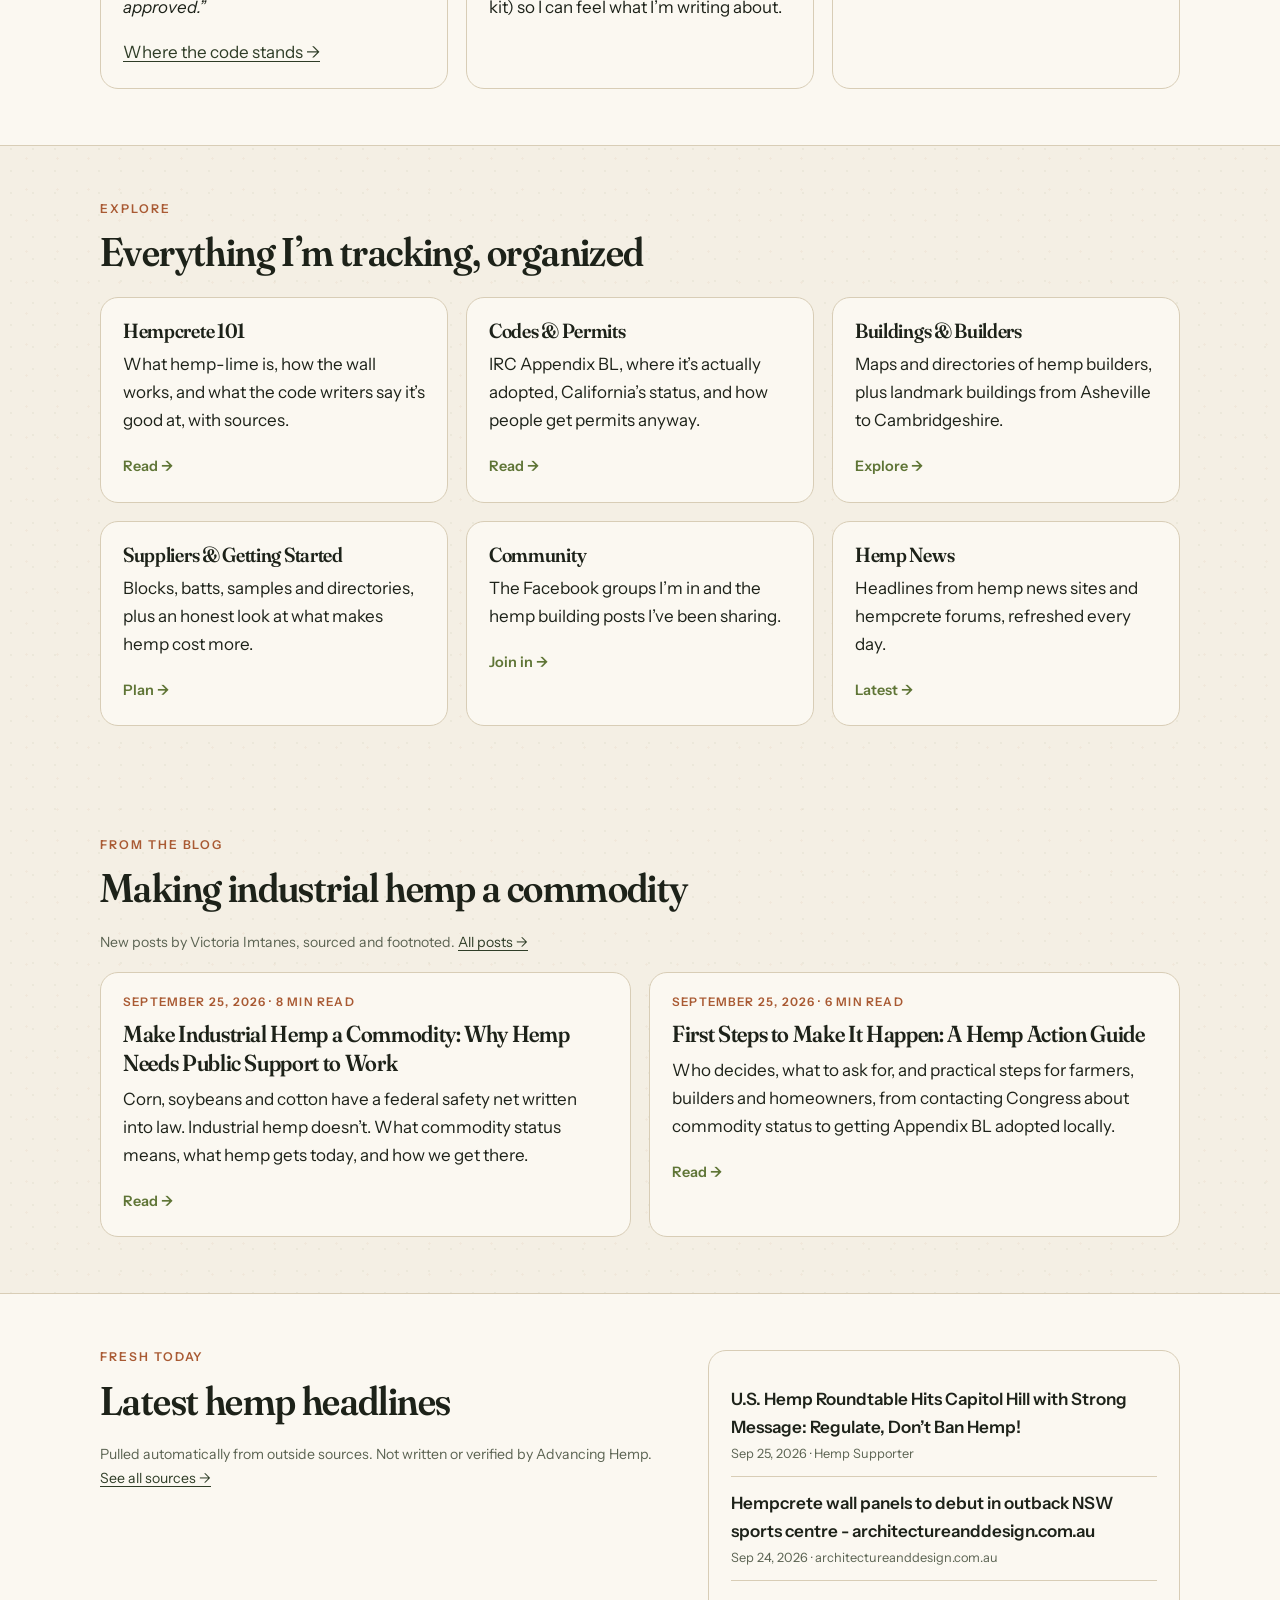
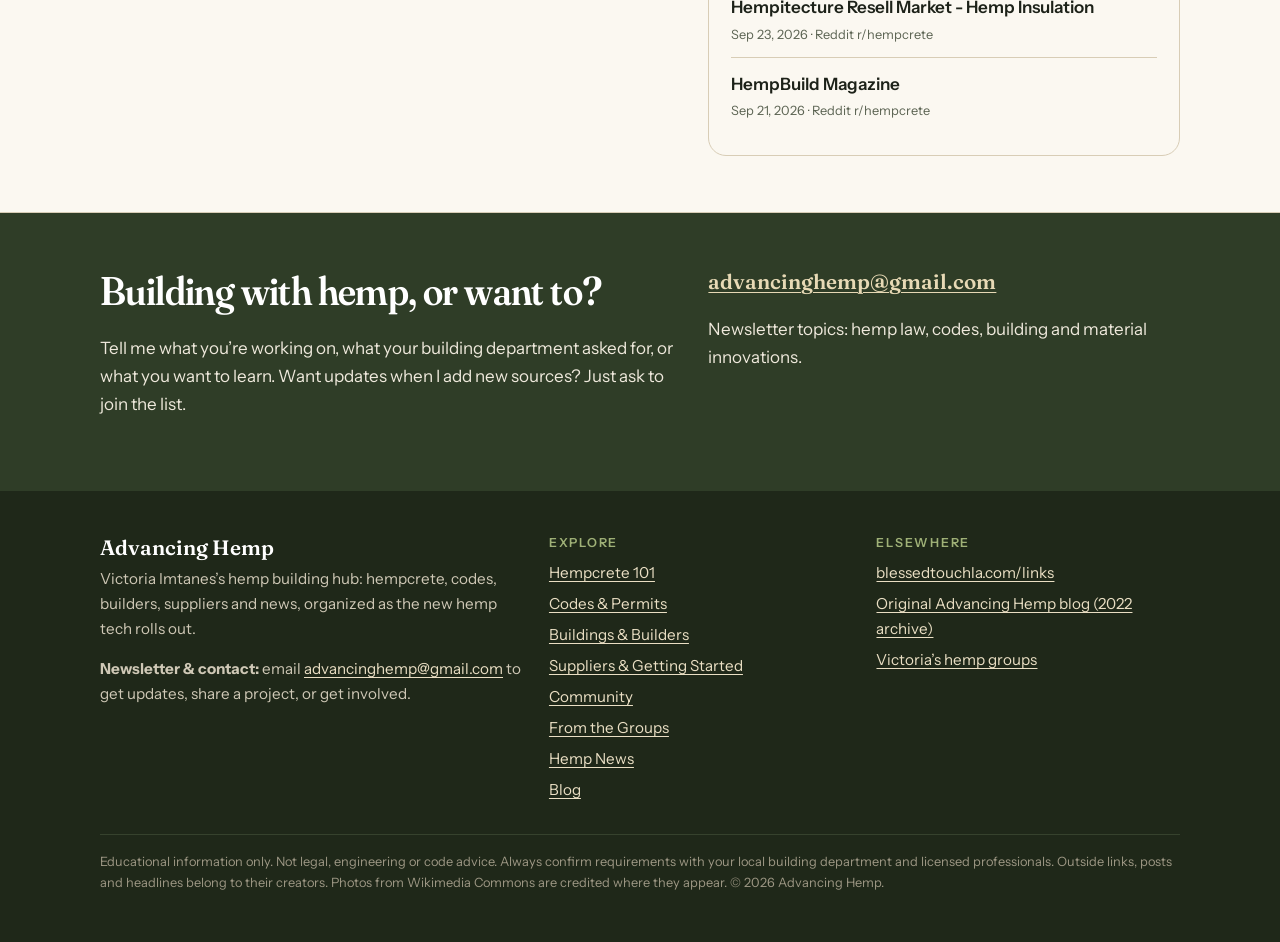
==== commit 1451ddd6: "Home: From the blog teaser and Blog nav link" ====
--- a/index.html
+++ b/index.html
@@ -8,6 +8,7 @@
 <meta property="og:title" content="Advancing Hemp: hempcrete &amp; hemp building">
 <meta property="og:description" content="Victoria Imtanes’s hemp building hub: hempcrete, building codes and permits, builders, suppliers, community and daily hemp news.">
 <meta property="og:type" content="website">
+<meta property="og:site_name" content="Advancing Hemp">
 <meta name="theme-color" content="#2f3d27">
 <link rel="icon" href="./assets/img/favicon.svg" type="image/svg+xml">
 <link rel="preconnect" href="https://fonts.googleapis.com">
@@ -23,7 +24,7 @@
 <a class="brand" href="./"><svg viewBox="0 0 40 40" aria-hidden="true"><rect x="3" y="24" width="15" height="11" rx="2.5" fill="#a95a33"/><rect x="20" y="24" width="15" height="11" rx="2.5" fill="#5f7536"/><rect x="11" y="12" width="15" height="11" rx="2.5" fill="#8aa05a"/><path d="M31 21c0-8 2-13 6-17" stroke="#2f3d27" stroke-width="2.2" fill="none" stroke-linecap="round"/><path d="M33.2 10.5c-3-.3-5 .8-6 3 2.8.4 4.9-.6 6-3z" fill="#2f3d27"/></svg><span><b>Advancing Hemp</b><small>Hempcrete &amp; beyond</small></span></a>
 <a class="head-cta" href="mailto:advancinghemp@gmail.com?subject=Advancing%20Hemp">Get updates</a>
 </div>
-<nav class="nav" aria-label="Main"><a href="./" aria-current="page">Home</a><a href="./hempcrete-101/">Hempcrete 101</a><a href="./codes-permits/">Codes &amp; Permits</a><a href="./buildings-builders/">Buildings &amp; Builders</a><a href="./suppliers/">Suppliers &amp; Getting Started</a><a href="./community/">Community</a><a href="./groups/">From the Groups</a><a href="./news/">Hemp News</a></nav>
+<nav class="nav" aria-label="Main"><a href="./" aria-current="page">Home</a><a href="./hempcrete-101/">Hempcrete 101</a><a href="./codes-permits/">Codes &amp; Permits</a><a href="./buildings-builders/">Buildings &amp; Builders</a><a href="./suppliers/">Suppliers &amp; Getting Started</a><a href="./community/">Community</a><a href="./groups/">From the Groups</a><a href="./news/">Hemp News</a><a href="./blog/">Blog</a></nav>
 </div>
 </header>
 <main id="main">
@@ -73,6 +74,14 @@
 </div>
 </div>
 </section>
+<section>
+<div class="wrap">
+<p class="eyebrow">From the blog</p>
+<h2>Making industrial hemp a commodity</h2>
+<p class="sources">New posts by Victoria Imtanes, sourced and footnoted. <a href="./blog/">All posts &rarr;</a></p>
+<div class="grid g2 blog-list" style="margin-top:18px"><a class="card blog-card" href="./blog/industrial-hemp-commodity/"><p class="meta"><time datetime="2026-09-25">September 25, 2026</time> &middot; 8 min read</p><h3>Make Industrial Hemp a Commodity: Why Hemp Needs Public Support to Work</h3><p>Corn, soybeans and cotton have a federal safety net written into law. Industrial hemp doesn’t. What commodity status means, what hemp gets today, and how we get there.</p><span class="go">Read &rarr;</span></a><a class="card blog-card" href="./blog/hemp-action-guide/"><p class="meta"><time datetime="2026-09-25">September 25, 2026</time> &middot; 6 min read</p><h3>First Steps to Make It Happen: A Hemp Action Guide</h3><p>Who decides, what to ask for, and practical steps for farmers, builders and homeowners, from contacting Congress about commodity status to getting Appendix BL adopted locally.</p><span class="go">Read &rarr;</span></a></div>
+</div>
+</section>
 <section class="band">
 <div class="wrap split">
 <div>
@@ -100,7 +109,7 @@
 </div>
 <div>
 <h4>Explore</h4>
-<ul><li><a href="./hempcrete-101/">Hempcrete 101</a></li><li><a href="./codes-permits/">Codes &amp; Permits</a></li><li><a href="./buildings-builders/">Buildings &amp; Builders</a></li><li><a href="./suppliers/">Suppliers &amp; Getting Started</a></li><li><a href="./community/">Community</a></li><li><a href="./groups/">From the Groups</a></li><li><a href="./news/">Hemp News</a></li></ul>
+<ul><li><a href="./hempcrete-101/">Hempcrete 101</a></li><li><a href="./codes-permits/">Codes &amp; Permits</a></li><li><a href="./buildings-builders/">Buildings &amp; Builders</a></li><li><a href="./suppliers/">Suppliers &amp; Getting Started</a></li><li><a href="./community/">Community</a></li><li><a href="./groups/">From the Groups</a></li><li><a href="./news/">Hemp News</a></li><li><a href="./blog/">Blog</a></li></ul>
 </div>
 <div>
 <h4>Elsewhere</h4>
--- a/assets/css/site.css
+++ b/assets/css/site.css
@@ -175,3 +175,22 @@
 .gp-private ul{margin:0;padding-left:1.1em;font-size:.95rem}
 .gp-private li{margin:6px 0}
 .gp-in{color:var(--muted);font-size:.88rem}
+/* ---------- blog */
+.post-wrap{max-width:760px}
+.page-hero .post-wrap .lede{max-width:none}
+.eyebrow a{color:inherit;text-decoration:none}
+.byline{font:500 .92rem/1.4 var(--sans);color:var(--muted);margin:18px 0 0;padding-top:14px;border-top:1px solid var(--line)}
+.post{max-width:none;font-size:1.06rem;line-height:1.7}
+.post h2{font-size:clamp(1.35rem,4.4vw,1.7rem)}
+.post ol{padding-left:1.4em}
+.post li strong:first-child{color:var(--olive)}
+.letter{margin:18px 0 22px;background:#fff;border-style:dashed;font-size:1rem}
+.letter p{margin:0 0 .8em}
+ul.checklist{list-style:none;padding-left:0}
+ul.checklist li{position:relative;padding-left:2em}
+ul.checklist li::before{content:"";position:absolute;left:0;top:.28em;width:1.05em;height:1.05em;border:2px solid var(--hemp);border-radius:5px;background:var(--paper)}
+.post-note{margin:30px 0 22px}
+.post-next{margin-bottom:10px}
+.blog-list{gap:18px}
+.blog-card h3{font-size:clamp(1.2rem,4vw,1.45rem);line-height:1.25}
+.blog-card time{white-space:nowrap}
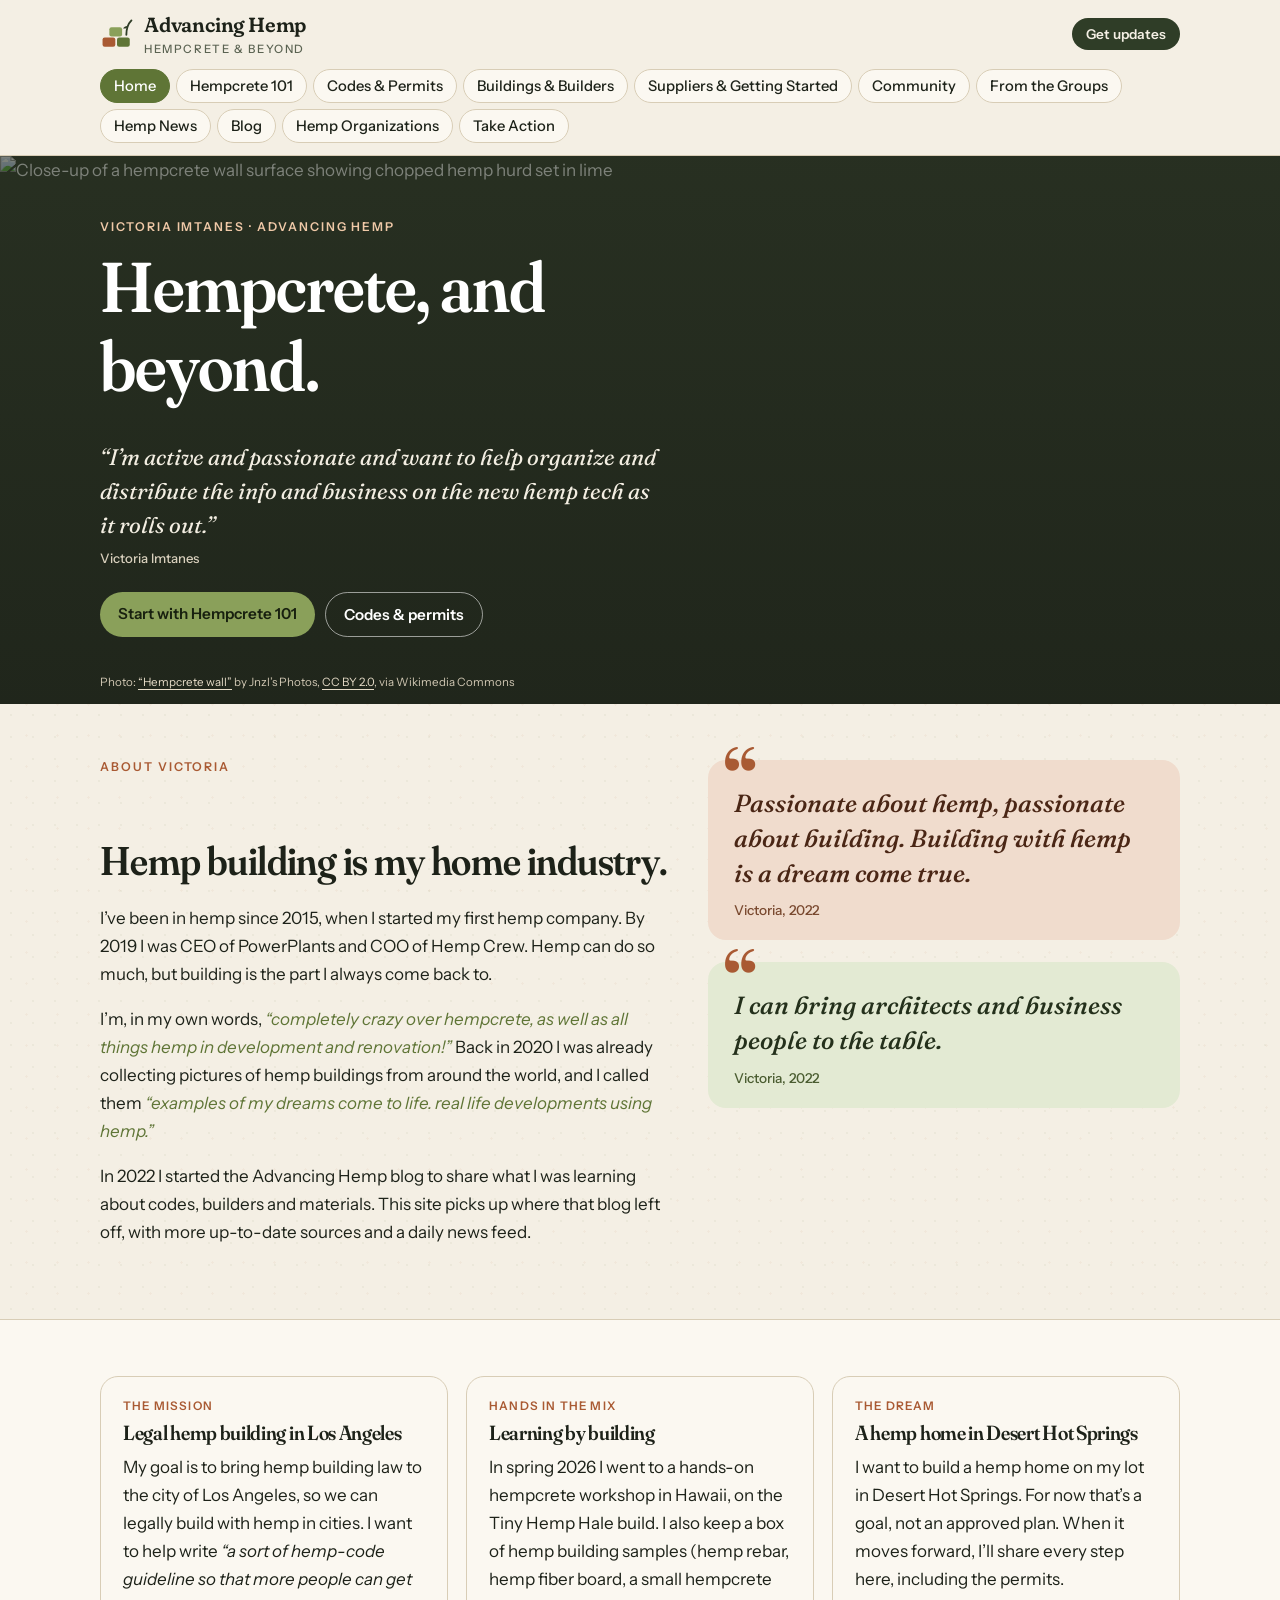
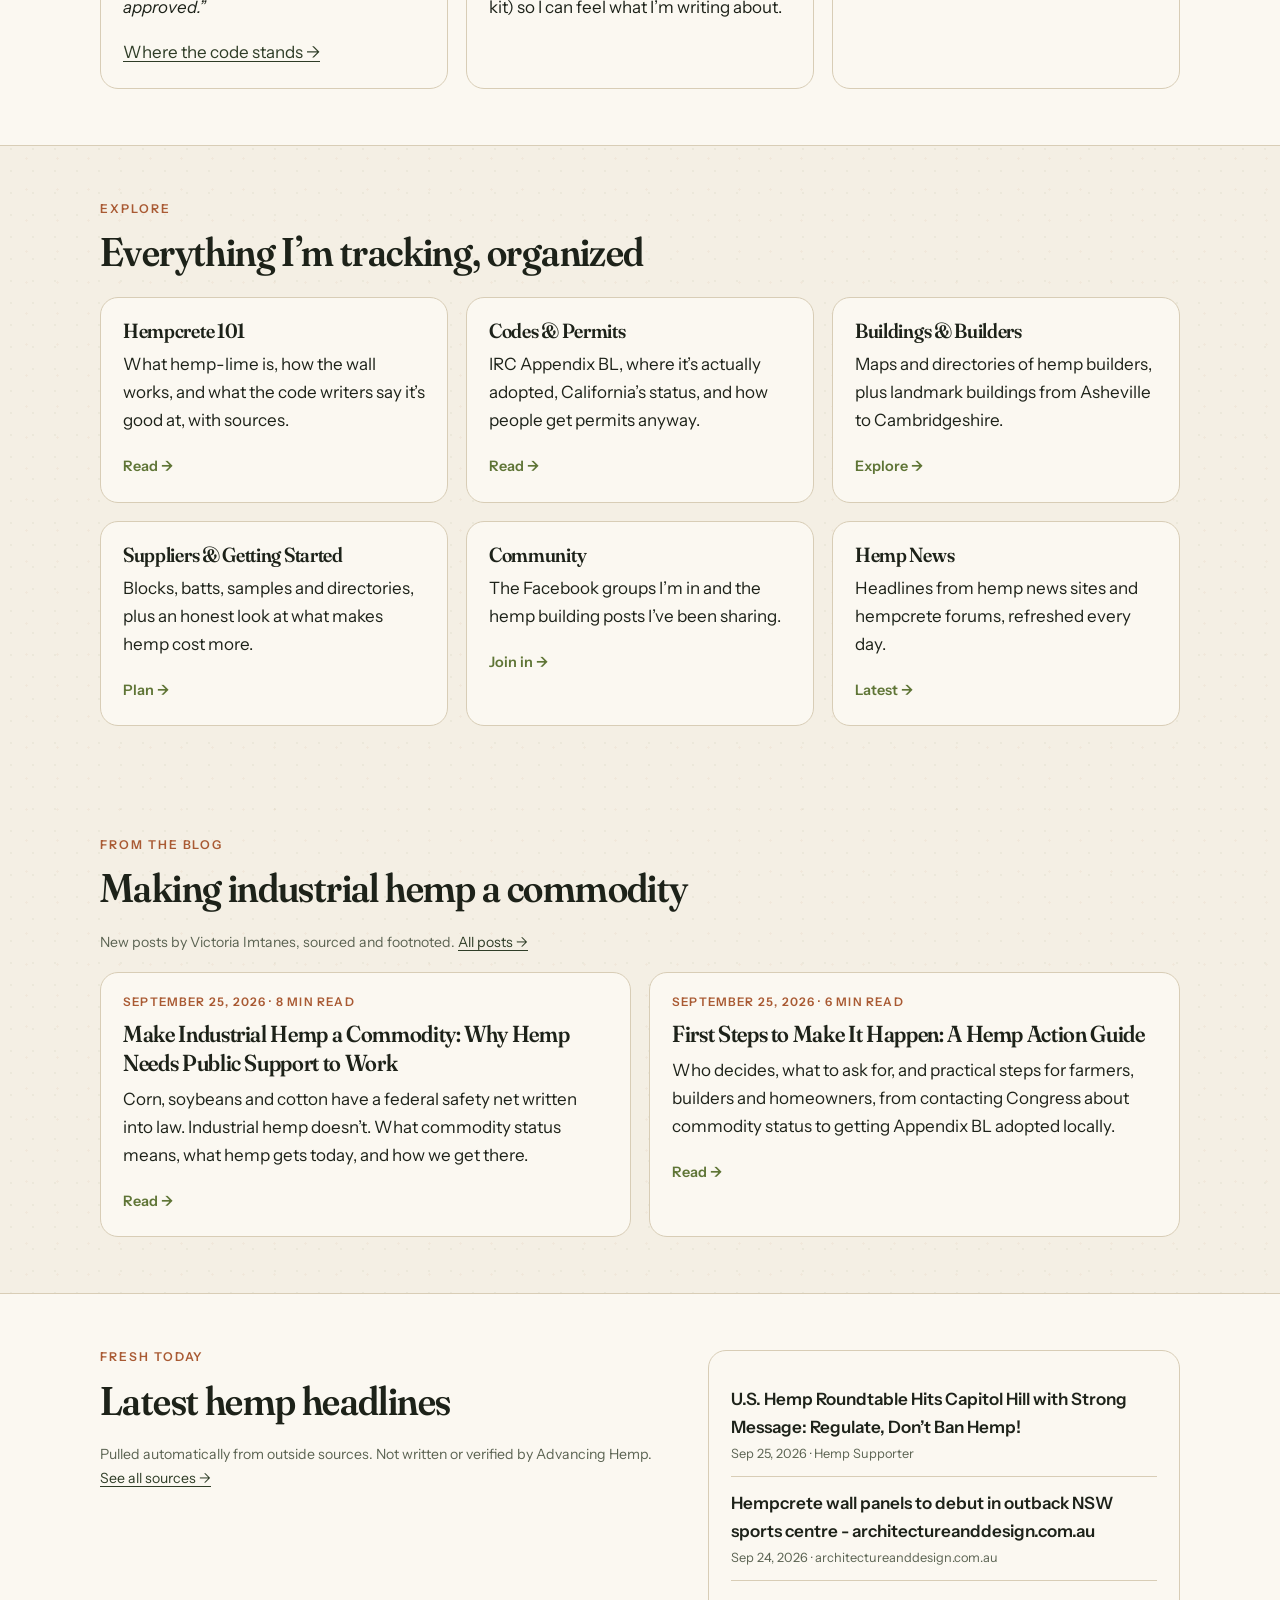
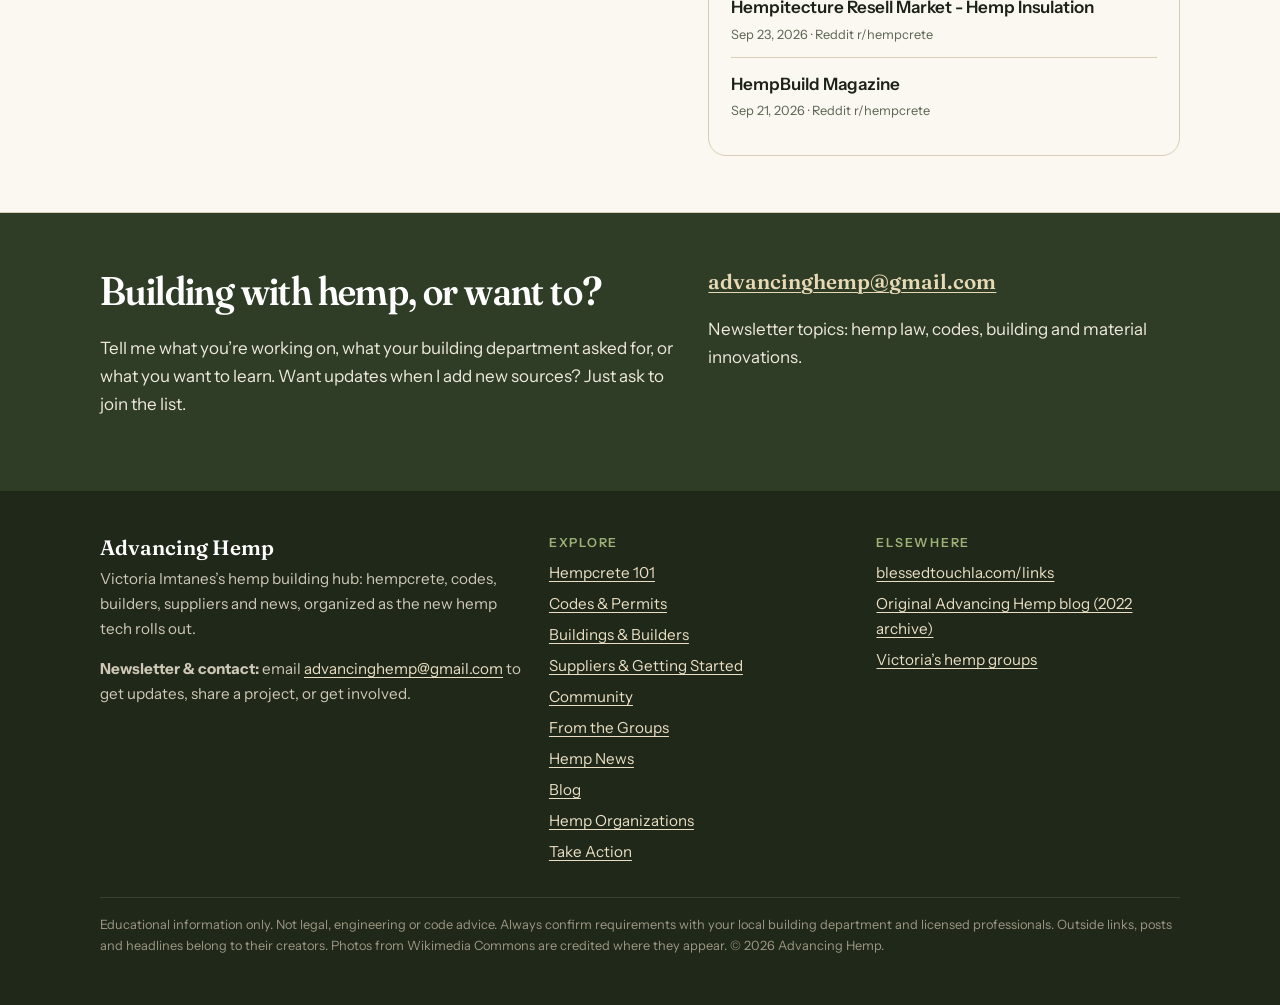
==== commit 05d28f5d: "nav: sync from data/nav.json" ====
--- a/index.html
+++ b/index.html
@@ -24,7 +24,7 @@
 <a class="brand" href="./"><svg viewBox="0 0 40 40" aria-hidden="true"><rect x="3" y="24" width="15" height="11" rx="2.5" fill="#a95a33"/><rect x="20" y="24" width="15" height="11" rx="2.5" fill="#5f7536"/><rect x="11" y="12" width="15" height="11" rx="2.5" fill="#8aa05a"/><path d="M31 21c0-8 2-13 6-17" stroke="#2f3d27" stroke-width="2.2" fill="none" stroke-linecap="round"/><path d="M33.2 10.5c-3-.3-5 .8-6 3 2.8.4 4.9-.6 6-3z" fill="#2f3d27"/></svg><span><b>Advancing Hemp</b><small>Hempcrete &amp; beyond</small></span></a>
 <a class="head-cta" href="mailto:advancinghemp@gmail.com?subject=Advancing%20Hemp">Get updates</a>
 </div>
-<nav class="nav" aria-label="Main"><a href="./" aria-current="page">Home</a><a href="./hempcrete-101/">Hempcrete 101</a><a href="./codes-permits/">Codes &amp; Permits</a><a href="./buildings-builders/">Buildings &amp; Builders</a><a href="./suppliers/">Suppliers &amp; Getting Started</a><a href="./community/">Community</a><a href="./groups/">From the Groups</a><a href="./news/">Hemp News</a><a href="./blog/">Blog</a></nav>
+<nav class="nav" aria-label="Main"><a href="./" aria-current="page">Home</a><a href="./hempcrete-101/">Hempcrete 101</a><a href="./codes-permits/">Codes &amp; Permits</a><a href="./buildings-builders/">Buildings &amp; Builders</a><a href="./suppliers/">Suppliers &amp; Getting Started</a><a href="./community/">Community</a><a href="./groups/">From the Groups</a><a href="./news/">Hemp News</a><a href="./blog/">Blog</a><a href="./allies/">Hemp Organizations</a><a href="./take-action/">Take Action</a></nav>
 </div>
 </header>
 <main id="main">
@@ -109,7 +109,7 @@
 </div>
 <div>
 <h4>Explore</h4>
-<ul><li><a href="./hempcrete-101/">Hempcrete 101</a></li><li><a href="./codes-permits/">Codes &amp; Permits</a></li><li><a href="./buildings-builders/">Buildings &amp; Builders</a></li><li><a href="./suppliers/">Suppliers &amp; Getting Started</a></li><li><a href="./community/">Community</a></li><li><a href="./groups/">From the Groups</a></li><li><a href="./news/">Hemp News</a></li><li><a href="./blog/">Blog</a></li></ul>
+<ul><li><a href="./hempcrete-101/">Hempcrete 101</a></li><li><a href="./codes-permits/">Codes &amp; Permits</a></li><li><a href="./buildings-builders/">Buildings &amp; Builders</a></li><li><a href="./suppliers/">Suppliers &amp; Getting Started</a></li><li><a href="./community/">Community</a></li><li><a href="./groups/">From the Groups</a></li><li><a href="./news/">Hemp News</a></li><li><a href="./blog/">Blog</a></li><li><a href="./allies/">Hemp Organizations</a></li><li><a href="./take-action/">Take Action</a></li></ul>
 </div>
 <div>
 <h4>Elsewhere</h4>
